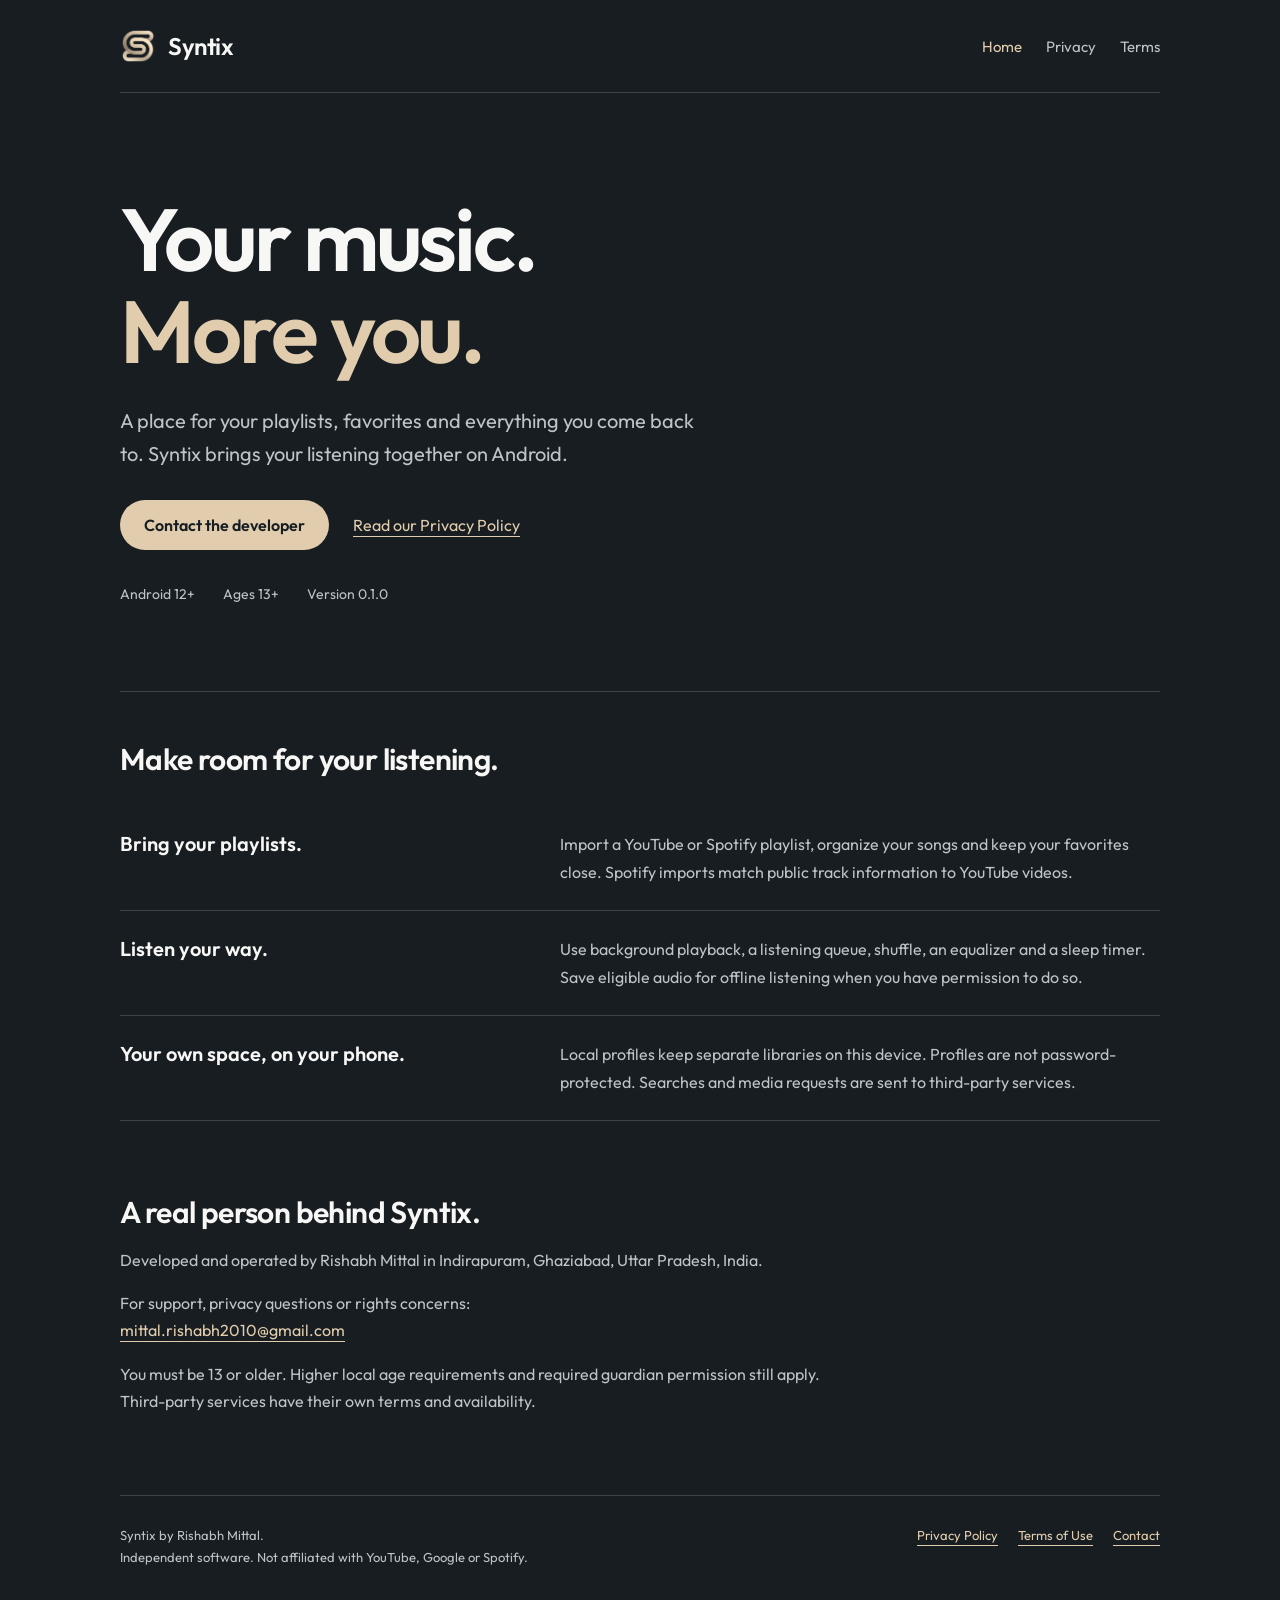
==== index.html @ 9d736fba "commit" ====
<!doctype html>
<html lang="en"><head><meta charset="utf-8"><meta name="viewport" content="width=device-width,initial-scale=1"><meta name="theme-color" content="#171d21"><meta name="description" content="Syntix for Android. Local profiles, playlist importing, favorites, playback and support from developer Rishabh Mittal."><meta name="referrer" content="strict-origin-when-cross-origin"><title>Syntix — Your music. More you.</title><link rel="icon" href="assets/syntix-icon.png"><link rel="stylesheet" href="styles.css"></head><body><a class="skip" href="#main">Skip to content</a><div class="wrap"><header class="header"><a class="brand" href="index.html"><img src="assets/syntix-icon.png" width="36" height="36" alt="">Syntix</a><nav class="nav" aria-label="Main navigation"><a href="index.html" aria-current="page">Home</a><a href="privacy.html">Privacy</a><a href="terms.html">Terms</a></nav></header><main id="main"><section class="hero"><h1>Your music.<br><span>More you.</span></h1><p>A place for your playlists, favorites and everything you come back to. Syntix brings your listening together on Android.</p><div class="actions"><a class="button" href="mailto:mittal.rishabh2010@gmail.com">Contact the developer</a><a href="privacy.html">Read our Privacy Policy</a></div><div class="facts"><span>Android 12+</span><span>Ages 13+</span><span>Version 0.1.0</span></div></section><section class="details" aria-labelledby="listening"><h2 id="listening">Make room for your listening.</h2><div class="feature"><h3>Bring your playlists.</h3><p>Import a YouTube or Spotify playlist, organize your songs and keep your favorites close. Spotify imports match public track information to YouTube videos.</p></div><div class="feature"><h3>Listen your way.</h3><p>Use background playback, a listening queue, shuffle, an equalizer and a sleep timer. Save eligible audio for offline listening when you have permission to do so.</p></div><div class="feature"><h3>Your own space, on your phone.</h3><p>Local profiles keep separate libraries on this device. Profiles are not password-protected. Searches and media requests are sent to third-party services.</p></div></section><section class="contact" aria-labelledby="contact"><h2 id="contact">A real person behind Syntix.</h2><p>Developed and operated by Rishabh Mittal in Indirapuram, Ghaziabad, Uttar Pradesh, India.</p><p>For support, privacy questions or rights concerns:<br><a href="mailto:mittal.rishabh2010@gmail.com">mittal.rishabh2010@gmail.com</a></p><p>You must be 13 or older. Higher local age requirements and required guardian permission still apply. Third-party services have their own terms and availability.</p></section></main><footer class="footer"><div>Syntix by Rishabh Mittal.<br>Independent software. Not affiliated with YouTube, Google or Spotify.</div><nav aria-label="Footer"><a href="privacy.html">Privacy Policy</a><a href="terms.html">Terms of Use</a><a href="mailto:mittal.rishabh2010@gmail.com">Contact</a></nav></footer></div></body></html>
---- styles.css ----
@font-face{font-family:Outfit;src:url("assets/outfit-400.woff2") format("woff2");font-weight:400;font-display:swap}@font-face{font-family:Outfit;src:url("assets/outfit-600.woff2") format("woff2");font-weight:600;font-display:swap}@font-face{font-family:Outfit;src:url("assets/outfit-700.woff2") format("woff2");font-weight:700;font-display:swap}
:root{color-scheme:dark;--page:#171d21;--surface:#242b30;--ink:#f7f7f5;--muted:#bcc4c8;--accent:#e1cdae;--line:#3b444a;font-family:Outfit,system-ui,sans-serif;background:var(--page);color:var(--ink)}*{box-sizing:border-box}html{scroll-padding-top:28px}body{margin:0}a{color:var(--accent);text-underline-offset:5px;text-decoration-thickness:1px}a:hover{text-decoration-thickness:2px}a:focus-visible{outline:2px solid var(--accent);outline-offset:6px;border-radius:3px}::selection{color:var(--page);background:var(--accent)}.wrap{max-width:1120px;margin:auto;padding:0 40px}.skip{position:absolute;left:16px;top:-90px;background:var(--accent);color:var(--page);padding:12px;z-index:10}.skip:focus{top:16px}.header{display:flex;align-items:center;justify-content:space-between;gap:24px;padding:28px 0;border-bottom:1px solid var(--line)}.brand{display:flex;align-items:center;gap:12px;color:var(--ink);text-decoration:none;font-size:24px;font-weight:600;letter-spacing:-.02em}.brand img{width:36px;height:36px;object-fit:contain}.nav{display:flex;gap:24px;font-size:15px}.nav a{text-decoration:none;color:var(--muted)}.nav a[aria-current=page]{color:var(--accent)}.hero{padding:100px 0 88px;max-width:850px}.hero h1{font-size:clamp(48px,7vw,88px);letter-spacing:-.035em;line-height:1.04;font-weight:600;margin:0 0 28px;text-wrap:balance}.hero p{font-size:20px;line-height:1.65;color:var(--muted);max-width:580px;margin:0 0 30px}.hero h1 span{color:var(--accent)}.actions{display:flex;align-items:center;flex-wrap:wrap;gap:24px}.button{display:inline-flex;align-items:center;justify-content:center;min-height:50px;padding:12px 24px;border-radius:26px;background:var(--accent);color:var(--page);font-weight:600;text-decoration:none}.button:hover{background:#eddec6;text-decoration:none}.facts{display:flex;flex-wrap:wrap;gap:16px 28px;margin-top:35px;color:var(--muted);font-size:14px}.details{border-top:1px solid var(--line);padding:48px 0 64px}.details h2{font-size:30px;letter-spacing:-.02em;margin:0 0 28px;font-weight:600}.feature{display:grid;grid-template-columns:1fr 1.5fr;gap:40px;padding:24px 0;border-bottom:1px solid var(--line)}.feature h3{font-size:20px;line-height:1.4;margin:0;font-weight:600}.feature p{color:var(--muted);line-height:1.75;margin:0;font-size:16px}.contact{padding:8px 0 64px;max-width:720px}.contact h2{font-size:30px;letter-spacing:-.02em;margin:0 0 16px;font-weight:600}.contact p{color:var(--muted);line-height:1.7}.contact a{overflow-wrap:anywhere}.footer{padding:28px 0 40px;border-top:1px solid var(--line);display:flex;justify-content:space-between;gap:24px;color:var(--muted);font-size:13px;line-height:1.7}.footer div{max-width:610px}.footer nav{display:flex;gap:20px;flex-wrap:wrap;align-content:start}.legal-layout{display:grid;grid-template-columns:220px minmax(0,1fr);gap:64px;padding:60px 0 80px}.toc{align-self:start;position:sticky;top:28px}.toc strong{display:block;font-size:15px;margin-bottom:16px;color:var(--ink)}.toc a{display:block;font-size:14px;line-height:1.5;color:var(--muted);text-decoration:none;padding:7px 0}.toc a:hover{color:var(--accent)}.document{max-width:72ch;min-width:0}.document h1{font-size:clamp(34px,4vw,48px);line-height:1.15;letter-spacing:-.03em;margin:0 0 32px;font-weight:600;text-wrap:balance}.document h2{margin:44px 0 14px;font-size:23px;letter-spacing:-.015em;font-weight:600}.document p,.document li{font-size:16px;line-height:1.85;color:var(--muted);overflow-wrap:anywhere}.document ul{padding-left:22px}.document li+li{margin-top:12px}.document code{font-size:.9em;color:var(--accent)}.website-note{border-top:1px solid var(--line);margin-top:48px;padding-top:10px}.website-note h2{margin-top:24px}.raw{display:inline-block;margin-top:24px;font-size:14px}.not-found{min-height:55vh;padding:90px 0}
@media(max-width:760px){.wrap{padding:0 22px}.header{padding:20px 0;gap:15px;align-items:flex-start}.brand{font-size:22px;gap:8px}.brand img{width:29px;height:29px}.nav{gap:14px;font-size:13px;flex-wrap:wrap;justify-content:flex-end;padding-top:7px}.hero{padding:68px 0 56px}.hero p{font-size:18px}.facts{gap:12px 20px}.feature{grid-template-columns:1fr;gap:10px;padding:25px 0}.details{padding:32px 0 48px}.footer{flex-direction:column;gap:18px}.legal-layout{display:block;padding:38px 0 60px}.toc{position:static;border-bottom:1px solid var(--line);padding-bottom:22px;margin-bottom:34px}.toc nav{display:flex;gap:4px 18px;flex-wrap:wrap}.toc a{font-size:13px;padding:5px 0}.document h2{font-size:22px}.document h1{margin-bottom:28px}.document p,.document li{font-size:16px}.actions{gap:20px}.contact{padding-bottom:42px}}
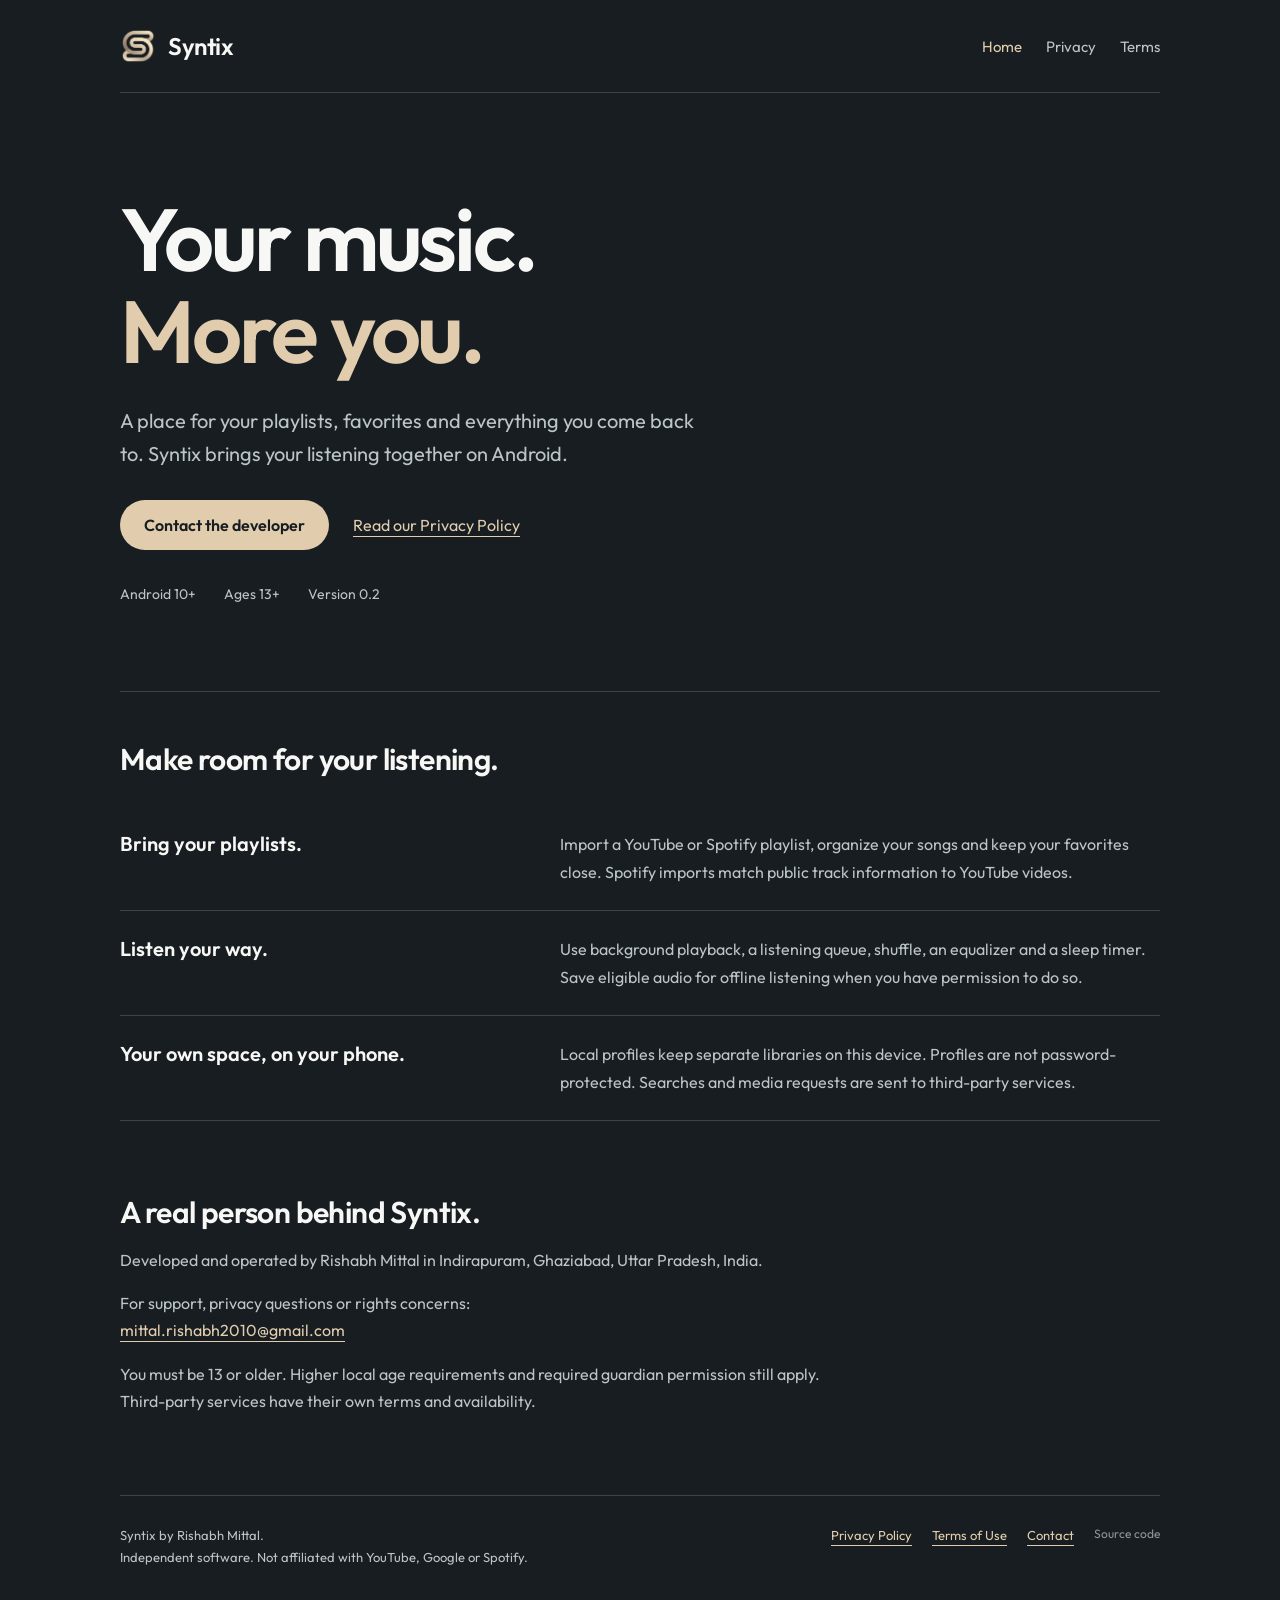
==== commit 3f5fc444: "Publish Syntix 0.2 source download and refresh legal pages" ====
--- a/index.html
+++ b/index.html
@@ -1,2 +1,2 @@
 <!doctype html>
-<html lang="en"><head><meta charset="utf-8"><meta name="viewport" content="width=device-width,initial-scale=1"><meta name="theme-color" content="#171d21"><meta name="description" content="Syntix for Android. Local profiles, playlist importing, favorites, playback and support from developer Rishabh Mittal."><meta name="referrer" content="strict-origin-when-cross-origin"><title>Syntix — Your music. More you.</title><link rel="icon" href="assets/syntix-icon.png"><link rel="stylesheet" href="styles.css"></head><body><a class="skip" href="#main">Skip to content</a><div class="wrap"><header class="header"><a class="brand" href="index.html"><img src="assets/syntix-icon.png" width="36" height="36" alt="">Syntix</a><nav class="nav" aria-label="Main navigation"><a href="index.html" aria-current="page">Home</a><a href="privacy.html">Privacy</a><a href="terms.html">Terms</a></nav></header><main id="main"><section class="hero"><h1>Your music.<br><span>More you.</span></h1><p>A place for your playlists, favorites and everything you come back to. Syntix brings your listening together on Android.</p><div class="actions"><a class="button" href="mailto:mittal.rishabh2010@gmail.com">Contact the developer</a><a href="privacy.html">Read our Privacy Policy</a></div><div class="facts"><span>Android 12+</span><span>Ages 13+</span><span>Version 0.1.0</span></div></section><section class="details" aria-labelledby="listening"><h2 id="listening">Make room for your listening.</h2><div class="feature"><h3>Bring your playlists.</h3><p>Import a YouTube or Spotify playlist, organize your songs and keep your favorites close. Spotify imports match public track information to YouTube videos.</p></div><div class="feature"><h3>Listen your way.</h3><p>Use background playback, a listening queue, shuffle, an equalizer and a sleep timer. Save eligible audio for offline listening when you have permission to do so.</p></div><div class="feature"><h3>Your own space, on your phone.</h3><p>Local profiles keep separate libraries on this device. Profiles are not password-protected. Searches and media requests are sent to third-party services.</p></div></section><section class="contact" aria-labelledby="contact"><h2 id="contact">A real person behind Syntix.</h2><p>Developed and operated by Rishabh Mittal in Indirapuram, Ghaziabad, Uttar Pradesh, India.</p><p>For support, privacy questions or rights concerns:<br><a href="mailto:mittal.rishabh2010@gmail.com">mittal.rishabh2010@gmail.com</a></p><p>You must be 13 or older. Higher local age requirements and required guardian permission still apply. Third-party services have their own terms and availability.</p></section></main><footer class="footer"><div>Syntix by Rishabh Mittal.<br>Independent software. Not affiliated with YouTube, Google or Spotify.</div><nav aria-label="Footer"><a href="privacy.html">Privacy Policy</a><a href="terms.html">Terms of Use</a><a href="mailto:mittal.rishabh2010@gmail.com">Contact</a></nav></footer></div></body></html>
+<html lang="en"><head><meta charset="utf-8"><meta name="viewport" content="width=device-width,initial-scale=1"><meta name="theme-color" content="#171d21"><meta name="description" content="Syntix for Android. Local profiles, playlist importing, favorites, playback and support from developer Rishabh Mittal."><meta name="referrer" content="strict-origin-when-cross-origin"><title>Syntix — Your music. More you.</title><link rel="icon" href="assets/syntix-icon.png"><link rel="stylesheet" href="styles.css"></head><body><a class="skip" href="#main">Skip to content</a><div class="wrap"><header class="header"><a class="brand" href="index.html"><img src="assets/syntix-icon.png" width="36" height="36" alt="">Syntix</a><nav class="nav" aria-label="Main navigation"><a href="index.html" aria-current="page">Home</a><a href="privacy.html">Privacy</a><a href="terms.html">Terms</a></nav></header><main id="main"><section class="hero"><h1>Your music.<br><span>More you.</span></h1><p>A place for your playlists, favorites and everything you come back to. Syntix brings your listening together on Android.</p><div class="actions"><a class="button" href="mailto:mittal.rishabh2010@gmail.com">Contact the developer</a><a href="privacy.html">Read our Privacy Policy</a></div><div class="facts"><span>Android 10+</span><span>Ages 13+</span><span>Version 0.2</span></div></section><section class="details" aria-labelledby="listening"><h2 id="listening">Make room for your listening.</h2><div class="feature"><h3>Bring your playlists.</h3><p>Import a YouTube or Spotify playlist, organize your songs and keep your favorites close. Spotify imports match public track information to YouTube videos.</p></div><div class="feature"><h3>Listen your way.</h3><p>Use background playback, a listening queue, shuffle, an equalizer and a sleep timer. Save eligible audio for offline listening when you have permission to do so.</p></div><div class="feature"><h3>Your own space, on your phone.</h3><p>Local profiles keep separate libraries on this device. Profiles are not password-protected. Searches and media requests are sent to third-party services.</p></div></section><section class="contact" aria-labelledby="contact"><h2 id="contact">A real person behind Syntix.</h2><p>Developed and operated by Rishabh Mittal in Indirapuram, Ghaziabad, Uttar Pradesh, India.</p><p>For support, privacy questions or rights concerns:<br><a href="mailto:mittal.rishabh2010@gmail.com">mittal.rishabh2010@gmail.com</a></p><p>You must be 13 or older. Higher local age requirements and required guardian permission still apply. Third-party services have their own terms and availability.</p></section></main><footer class="footer"><div>Syntix by Rishabh Mittal.<br>Independent software. Not affiliated with YouTube, Google or Spotify.</div><nav aria-label="Footer"><a href="privacy.html">Privacy Policy</a><a href="terms.html">Terms of Use</a><a href="mailto:mittal.rishabh2010@gmail.com">Contact</a><a class="source-link" href="sources/Syntix-0.2-source.zip" download>Source code</a></nav></footer></div></body></html>
--- a/styles.css
+++ b/styles.css
@@ -1,3 +1,3 @@
 @font-face{font-family:Outfit;src:url("assets/outfit-400.woff2") format("woff2");font-weight:400;font-display:swap}@font-face{font-family:Outfit;src:url("assets/outfit-600.woff2") format("woff2");font-weight:600;font-display:swap}@font-face{font-family:Outfit;src:url("assets/outfit-700.woff2") format("woff2");font-weight:700;font-display:swap}
-:root{color-scheme:dark;--page:#171d21;--surface:#242b30;--ink:#f7f7f5;--muted:#bcc4c8;--accent:#e1cdae;--line:#3b444a;font-family:Outfit,system-ui,sans-serif;background:var(--page);color:var(--ink)}*{box-sizing:border-box}html{scroll-padding-top:28px}body{margin:0}a{color:var(--accent);text-underline-offset:5px;text-decoration-thickness:1px}a:hover{text-decoration-thickness:2px}a:focus-visible{outline:2px solid var(--accent);outline-offset:6px;border-radius:3px}::selection{color:var(--page);background:var(--accent)}.wrap{max-width:1120px;margin:auto;padding:0 40px}.skip{position:absolute;left:16px;top:-90px;background:var(--accent);color:var(--page);padding:12px;z-index:10}.skip:focus{top:16px}.header{display:flex;align-items:center;justify-content:space-between;gap:24px;padding:28px 0;border-bottom:1px solid var(--line)}.brand{display:flex;align-items:center;gap:12px;color:var(--ink);text-decoration:none;font-size:24px;font-weight:600;letter-spacing:-.02em}.brand img{width:36px;height:36px;object-fit:contain}.nav{display:flex;gap:24px;font-size:15px}.nav a{text-decoration:none;color:var(--muted)}.nav a[aria-current=page]{color:var(--accent)}.hero{padding:100px 0 88px;max-width:850px}.hero h1{font-size:clamp(48px,7vw,88px);letter-spacing:-.035em;line-height:1.04;font-weight:600;margin:0 0 28px;text-wrap:balance}.hero p{font-size:20px;line-height:1.65;color:var(--muted);max-width:580px;margin:0 0 30px}.hero h1 span{color:var(--accent)}.actions{display:flex;align-items:center;flex-wrap:wrap;gap:24px}.button{display:inline-flex;align-items:center;justify-content:center;min-height:50px;padding:12px 24px;border-radius:26px;background:var(--accent);color:var(--page);font-weight:600;text-decoration:none}.button:hover{background:#eddec6;text-decoration:none}.facts{display:flex;flex-wrap:wrap;gap:16px 28px;margin-top:35px;color:var(--muted);font-size:14px}.details{border-top:1px solid var(--line);padding:48px 0 64px}.details h2{font-size:30px;letter-spacing:-.02em;margin:0 0 28px;font-weight:600}.feature{display:grid;grid-template-columns:1fr 1.5fr;gap:40px;padding:24px 0;border-bottom:1px solid var(--line)}.feature h3{font-size:20px;line-height:1.4;margin:0;font-weight:600}.feature p{color:var(--muted);line-height:1.75;margin:0;font-size:16px}.contact{padding:8px 0 64px;max-width:720px}.contact h2{font-size:30px;letter-spacing:-.02em;margin:0 0 16px;font-weight:600}.contact p{color:var(--muted);line-height:1.7}.contact a{overflow-wrap:anywhere}.footer{padding:28px 0 40px;border-top:1px solid var(--line);display:flex;justify-content:space-between;gap:24px;color:var(--muted);font-size:13px;line-height:1.7}.footer div{max-width:610px}.footer nav{display:flex;gap:20px;flex-wrap:wrap;align-content:start}.legal-layout{display:grid;grid-template-columns:220px minmax(0,1fr);gap:64px;padding:60px 0 80px}.toc{align-self:start;position:sticky;top:28px}.toc strong{display:block;font-size:15px;margin-bottom:16px;color:var(--ink)}.toc a{display:block;font-size:14px;line-height:1.5;color:var(--muted);text-decoration:none;padding:7px 0}.toc a:hover{color:var(--accent)}.document{max-width:72ch;min-width:0}.document h1{font-size:clamp(34px,4vw,48px);line-height:1.15;letter-spacing:-.03em;margin:0 0 32px;font-weight:600;text-wrap:balance}.document h2{margin:44px 0 14px;font-size:23px;letter-spacing:-.015em;font-weight:600}.document p,.document li{font-size:16px;line-height:1.85;color:var(--muted);overflow-wrap:anywhere}.document ul{padding-left:22px}.document li+li{margin-top:12px}.document code{font-size:.9em;color:var(--accent)}.website-note{border-top:1px solid var(--line);margin-top:48px;padding-top:10px}.website-note h2{margin-top:24px}.raw{display:inline-block;margin-top:24px;font-size:14px}.not-found{min-height:55vh;padding:90px 0}
+:root{color-scheme:dark;--page:#171d21;--surface:#242b30;--ink:#f7f7f5;--muted:#bcc4c8;--accent:#e1cdae;--line:#3b444a;font-family:Outfit,system-ui,sans-serif;background:var(--page);color:var(--ink)}*{box-sizing:border-box}html{scroll-padding-top:28px}body{margin:0}a{color:var(--accent);text-underline-offset:5px;text-decoration-thickness:1px}a:hover{text-decoration-thickness:2px}a:focus-visible{outline:2px solid var(--accent);outline-offset:6px;border-radius:3px}::selection{color:var(--page);background:var(--accent)}.wrap{max-width:1120px;margin:auto;padding:0 40px}.skip{position:absolute;left:16px;top:-90px;background:var(--accent);color:var(--page);padding:12px;z-index:10}.skip:focus{top:16px}.header{display:flex;align-items:center;justify-content:space-between;gap:24px;padding:28px 0;border-bottom:1px solid var(--line)}.brand{display:flex;align-items:center;gap:12px;color:var(--ink);text-decoration:none;font-size:24px;font-weight:600;letter-spacing:-.02em}.brand img{width:36px;height:36px;object-fit:contain}.nav{display:flex;gap:24px;font-size:15px}.nav a{text-decoration:none;color:var(--muted)}.nav a[aria-current=page]{color:var(--accent)}.hero{padding:100px 0 88px;max-width:850px}.hero h1{font-size:clamp(48px,7vw,88px);letter-spacing:-.035em;line-height:1.04;font-weight:600;margin:0 0 28px;text-wrap:balance}.hero p{font-size:20px;line-height:1.65;color:var(--muted);max-width:580px;margin:0 0 30px}.hero h1 span{color:var(--accent)}.actions{display:flex;align-items:center;flex-wrap:wrap;gap:24px}.button{display:inline-flex;align-items:center;justify-content:center;min-height:50px;padding:12px 24px;border-radius:26px;background:var(--accent);color:var(--page);font-weight:600;text-decoration:none}.button:hover{background:#eddec6;text-decoration:none}.facts{display:flex;flex-wrap:wrap;gap:16px 28px;margin-top:35px;color:var(--muted);font-size:14px}.details{border-top:1px solid var(--line);padding:48px 0 64px}.details h2{font-size:30px;letter-spacing:-.02em;margin:0 0 28px;font-weight:600}.feature{display:grid;grid-template-columns:1fr 1.5fr;gap:40px;padding:24px 0;border-bottom:1px solid var(--line)}.feature h3{font-size:20px;line-height:1.4;margin:0;font-weight:600}.feature p{color:var(--muted);line-height:1.75;margin:0;font-size:16px}.contact{padding:8px 0 64px;max-width:720px}.contact h2{font-size:30px;letter-spacing:-.02em;margin:0 0 16px;font-weight:600}.contact p{color:var(--muted);line-height:1.7}.contact a{overflow-wrap:anywhere}.footer{padding:28px 0 40px;border-top:1px solid var(--line);display:flex;justify-content:space-between;gap:24px;color:var(--muted);font-size:13px;line-height:1.7}.footer .source-link{font-size:12px;color:#8b969e;text-decoration:none;background:none}.footer .source-link:hover{text-decoration:underline}.footer div{max-width:610px}.footer nav{display:flex;gap:20px;flex-wrap:wrap;align-content:start}.legal-layout{display:grid;grid-template-columns:220px minmax(0,1fr);gap:64px;padding:60px 0 80px}.toc{align-self:start;position:sticky;top:28px}.toc strong{display:block;font-size:15px;margin-bottom:16px;color:var(--ink)}.toc a{display:block;font-size:14px;line-height:1.5;color:var(--muted);text-decoration:none;padding:7px 0}.toc a:hover{color:var(--accent)}.document{max-width:72ch;min-width:0}.document h1{font-size:clamp(34px,4vw,48px);line-height:1.15;letter-spacing:-.03em;margin:0 0 32px;font-weight:600;text-wrap:balance}.document h2{margin:44px 0 14px;font-size:23px;letter-spacing:-.015em;font-weight:600}.document p,.document li{font-size:16px;line-height:1.85;color:var(--muted);overflow-wrap:anywhere}.document ul{padding-left:22px}.document li+li{margin-top:12px}.document code{font-size:.9em;color:var(--accent)}.website-note{border-top:1px solid var(--line);margin-top:48px;padding-top:10px}.website-note h2{margin-top:24px}.raw{display:inline-block;margin-top:24px;font-size:14px}.not-found{min-height:55vh;padding:90px 0}
 @media(max-width:760px){.wrap{padding:0 22px}.header{padding:20px 0;gap:15px;align-items:flex-start}.brand{font-size:22px;gap:8px}.brand img{width:29px;height:29px}.nav{gap:14px;font-size:13px;flex-wrap:wrap;justify-content:flex-end;padding-top:7px}.hero{padding:68px 0 56px}.hero p{font-size:18px}.facts{gap:12px 20px}.feature{grid-template-columns:1fr;gap:10px;padding:25px 0}.details{padding:32px 0 48px}.footer{flex-direction:column;gap:18px}.legal-layout{display:block;padding:38px 0 60px}.toc{position:static;border-bottom:1px solid var(--line);padding-bottom:22px;margin-bottom:34px}.toc nav{display:flex;gap:4px 18px;flex-wrap:wrap}.toc a{font-size:13px;padding:5px 0}.document h2{font-size:22px}.document h1{margin-bottom:28px}.document p,.document li{font-size:16px}.actions{gap:20px}.contact{padding-bottom:42px}}
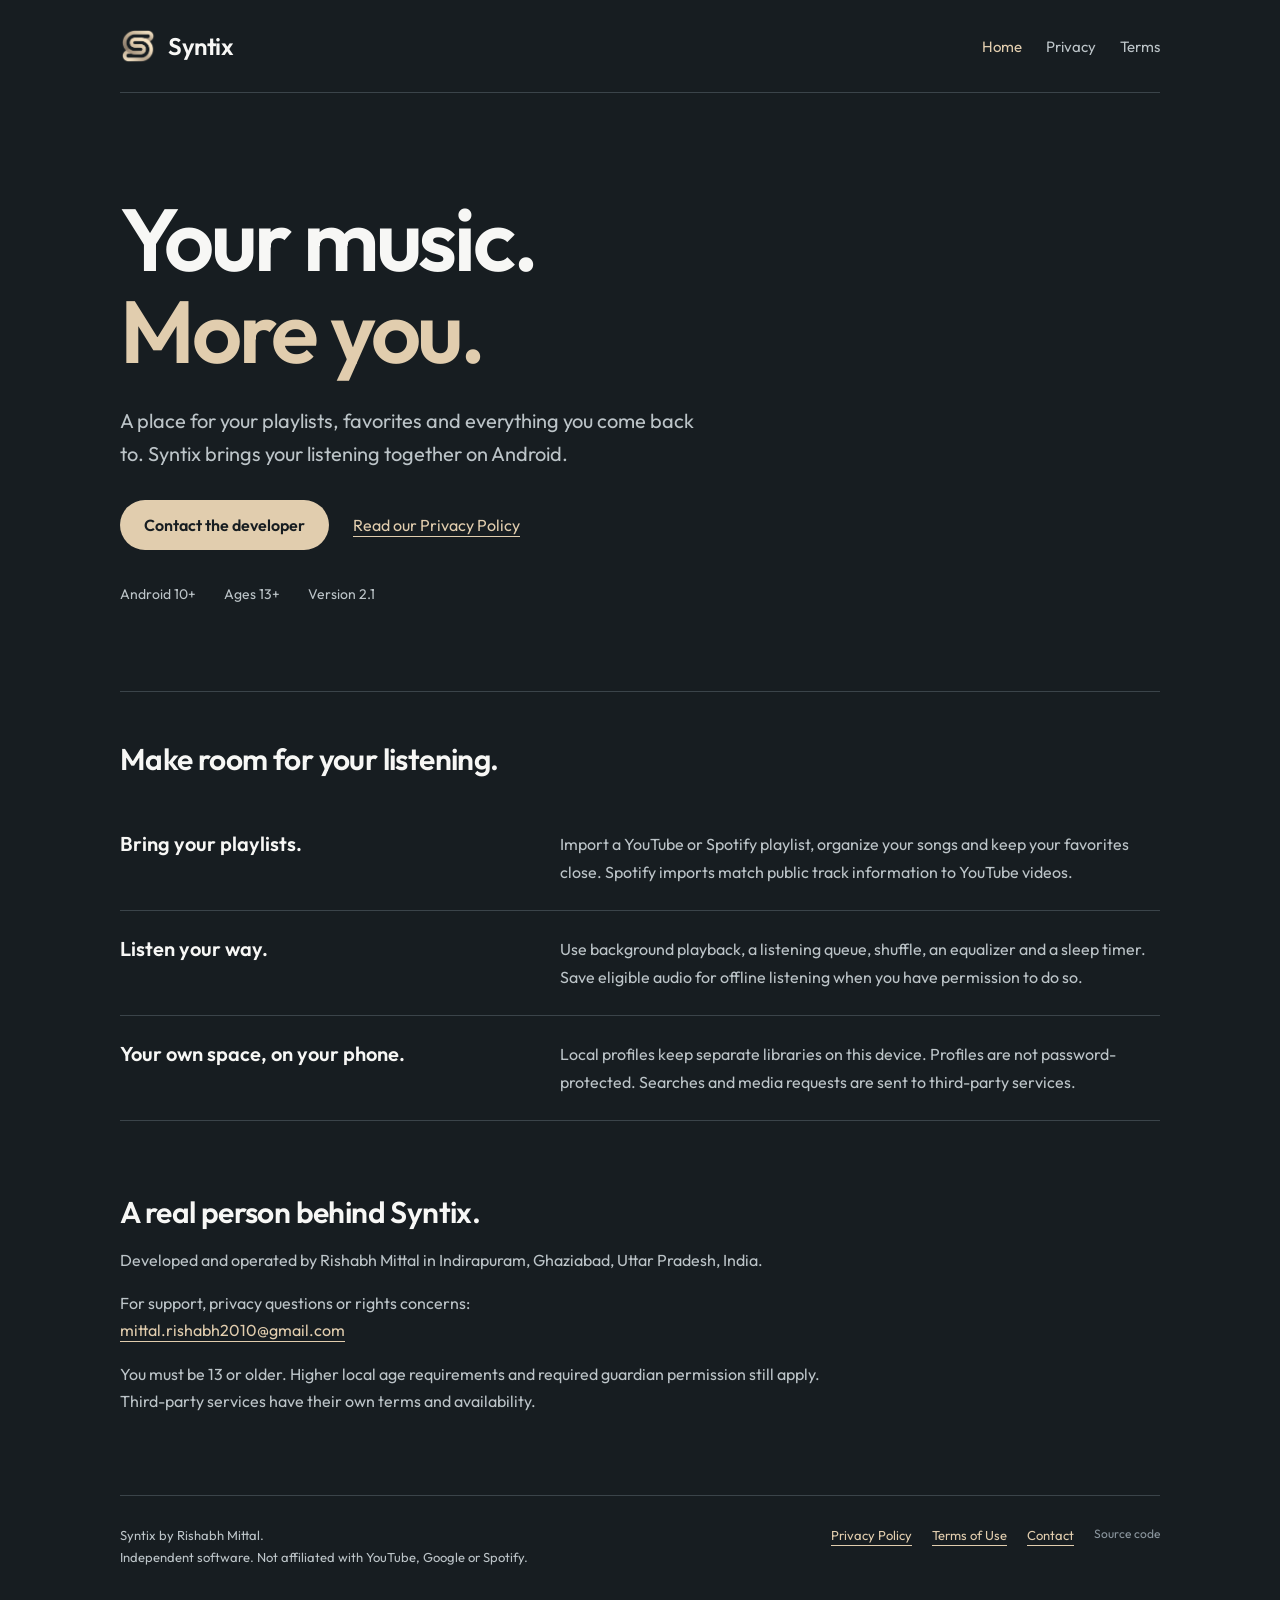
==== commit 5e3b087a: "Publish Syntix 2.1 source and update privacy disclosures" ====
--- a/index.html
+++ b/index.html
@@ -1,2 +1,2 @@
 <!doctype html>
-<html lang="en"><head><meta charset="utf-8"><meta name="viewport" content="width=device-width,initial-scale=1"><meta name="theme-color" content="#171d21"><meta name="description" content="Syntix for Android. Local profiles, playlist importing, favorites, playback and support from developer Rishabh Mittal."><meta name="referrer" content="strict-origin-when-cross-origin"><title>Syntix — Your music. More you.</title><link rel="icon" href="assets/syntix-icon.png"><link rel="stylesheet" href="styles.css"></head><body><a class="skip" href="#main">Skip to content</a><div class="wrap"><header class="header"><a class="brand" href="index.html"><img src="assets/syntix-icon.png" width="36" height="36" alt="">Syntix</a><nav class="nav" aria-label="Main navigation"><a href="index.html" aria-current="page">Home</a><a href="privacy.html">Privacy</a><a href="terms.html">Terms</a></nav></header><main id="main"><section class="hero"><h1>Your music.<br><span>More you.</span></h1><p>A place for your playlists, favorites and everything you come back to. Syntix brings your listening together on Android.</p><div class="actions"><a class="button" href="mailto:mittal.rishabh2010@gmail.com">Contact the developer</a><a href="privacy.html">Read our Privacy Policy</a></div><div class="facts"><span>Android 10+</span><span>Ages 13+</span><span>Version 0.2</span></div></section><section class="details" aria-labelledby="listening"><h2 id="listening">Make room for your listening.</h2><div class="feature"><h3>Bring your playlists.</h3><p>Import a YouTube or Spotify playlist, organize your songs and keep your favorites close. Spotify imports match public track information to YouTube videos.</p></div><div class="feature"><h3>Listen your way.</h3><p>Use background playback, a listening queue, shuffle, an equalizer and a sleep timer. Save eligible audio for offline listening when you have permission to do so.</p></div><div class="feature"><h3>Your own space, on your phone.</h3><p>Local profiles keep separate libraries on this device. Profiles are not password-protected. Searches and media requests are sent to third-party services.</p></div></section><section class="contact" aria-labelledby="contact"><h2 id="contact">A real person behind Syntix.</h2><p>Developed and operated by Rishabh Mittal in Indirapuram, Ghaziabad, Uttar Pradesh, India.</p><p>For support, privacy questions or rights concerns:<br><a href="mailto:mittal.rishabh2010@gmail.com">mittal.rishabh2010@gmail.com</a></p><p>You must be 13 or older. Higher local age requirements and required guardian permission still apply. Third-party services have their own terms and availability.</p></section></main><footer class="footer"><div>Syntix by Rishabh Mittal.<br>Independent software. Not affiliated with YouTube, Google or Spotify.</div><nav aria-label="Footer"><a href="privacy.html">Privacy Policy</a><a href="terms.html">Terms of Use</a><a href="mailto:mittal.rishabh2010@gmail.com">Contact</a><a class="source-link" href="sources/Syntix-0.2-source.zip" download>Source code</a></nav></footer></div></body></html>
+<html lang="en"><head><meta charset="utf-8"><meta name="viewport" content="width=device-width,initial-scale=1"><meta name="theme-color" content="#171d21"><meta name="description" content="Syntix for Android. Local profiles, playlist importing, favorites, playback and support from developer Rishabh Mittal."><meta name="referrer" content="strict-origin-when-cross-origin"><title>Syntix — Your music. More you.</title><link rel="icon" href="assets/syntix-icon.png"><link rel="stylesheet" href="styles.css"></head><body><a class="skip" href="#main">Skip to content</a><div class="wrap"><header class="header"><a class="brand" href="index.html"><img src="assets/syntix-icon.png" width="36" height="36" alt="">Syntix</a><nav class="nav" aria-label="Main navigation"><a href="index.html" aria-current="page">Home</a><a href="privacy.html">Privacy</a><a href="terms.html">Terms</a></nav></header><main id="main"><section class="hero"><h1>Your music.<br><span>More you.</span></h1><p>A place for your playlists, favorites and everything you come back to. Syntix brings your listening together on Android.</p><div class="actions"><a class="button" href="mailto:mittal.rishabh2010@gmail.com">Contact the developer</a><a href="privacy.html">Read our Privacy Policy</a></div><div class="facts"><span>Android 10+</span><span>Ages 13+</span><span>Version 2.1</span></div></section><section class="details" aria-labelledby="listening"><h2 id="listening">Make room for your listening.</h2><div class="feature"><h3>Bring your playlists.</h3><p>Import a YouTube or Spotify playlist, organize your songs and keep your favorites close. Spotify imports match public track information to YouTube videos.</p></div><div class="feature"><h3>Listen your way.</h3><p>Use background playback, a listening queue, shuffle, an equalizer and a sleep timer. Save eligible audio for offline listening when you have permission to do so.</p></div><div class="feature"><h3>Your own space, on your phone.</h3><p>Local profiles keep separate libraries on this device. Profiles are not password-protected. Searches and media requests are sent to third-party services.</p></div></section><section class="contact" aria-labelledby="contact"><h2 id="contact">A real person behind Syntix.</h2><p>Developed and operated by Rishabh Mittal in Indirapuram, Ghaziabad, Uttar Pradesh, India.</p><p>For support, privacy questions or rights concerns:<br><a href="mailto:mittal.rishabh2010@gmail.com">mittal.rishabh2010@gmail.com</a></p><p>You must be 13 or older. Higher local age requirements and required guardian permission still apply. Third-party services have their own terms and availability.</p></section></main><footer class="footer"><div>Syntix by Rishabh Mittal.<br>Independent software. Not affiliated with YouTube, Google or Spotify.</div><nav aria-label="Footer"><a href="privacy.html">Privacy Policy</a><a href="terms.html">Terms of Use</a><a href="mailto:mittal.rishabh2010@gmail.com">Contact</a><a class="source-link" href="sources/Syntix-2.1-source.zip" download>Source code</a></nav></footer></div></body></html>
